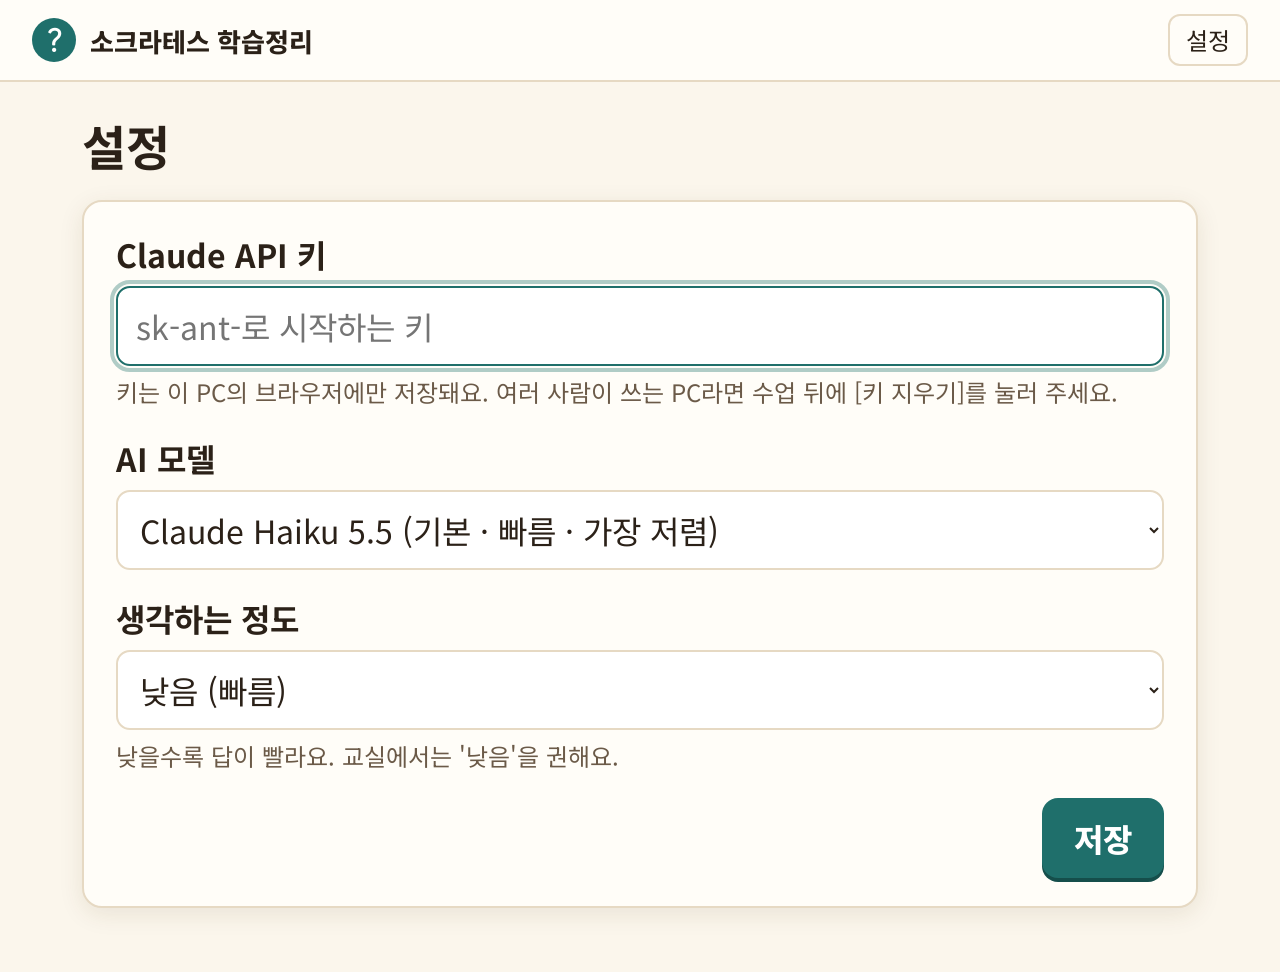
==== app/index.html @ 39ca9b55 "fix: 오답 탐정 질문이 "그럼"으로 시작하지 않게, "몰라요" 질문을 문제에 맞게 - 프롬프트 규칙 7에 "그럼"으로 시작하지 않기, 규칙 3 예시에서 "그럼" 뺌 - "몰라요" ====
<!doctype html>
<html lang="ko">
<head>
  <meta charset="utf-8">
  <meta name="viewport" content="width=device-width, initial-scale=1">
  <title>소크라테스 학습정리</title>
  <link rel="preconnect" href="https://fonts.googleapis.com">
  <link rel="preconnect" href="https://fonts.gstatic.com" crossorigin>
  <link href="https://fonts.googleapis.com/css2?family=Gowun+Dodum&family=Noto+Sans+KR:wght@400;700;800&display=swap" rel="stylesheet">
  <link rel="stylesheet" href="core/style.css?v=3">
</head>
<body>
  <header class="topbar">
    <div class="brand">
      <span class="brand-mark" aria-hidden="true">?</span>
      <span class="brand-name">소크라테스 학습정리</span>
      <span class="brand-method" id="bar-method"></span>
    </div>
    <div class="bar-right">
      <span class="chip" id="bar-context" hidden></span>
      <span class="timer" id="bar-timer" hidden aria-label="지난 시간">0:00</span>
      <button class="icon-btn" id="bar-home" type="button" hidden>처음으로</button>
      <button class="icon-btn" id="bar-settings" type="button">설정</button>
    </div>
  </header>

  <main id="screen" aria-live="polite"></main>

  <!-- 순서가 중요합니다: 데이터 → 공통 부품 → 방법 → 화면 제어 -->
  <script src="data/units.js"></script>
  <script src="data/topic-3-1.js"></script>
  <script src="data/topic-3-2.js"></script>
  <script src="data/detective-3-1.js?v=2"></script>
  <script src="data/detective-3-2.js?v=2"></script>
  <!-- 교과서 원문: 선생님 PC에만 있는 파일(tools/build_local_texts.py로 만듦). 없으면 요약 개념만으로 판단합니다. -->
  <script src="local/texts.js" onerror="this.remove()"></script>
  <script src="core/guard.js"></script>
  <script src="core/topic.js"></script>
  <script src="core/catalog.js"></script>
  <script src="core/llm.js"></script>
  <script src="core/ui.js?v=3"></script>
  <script src="core/parts.js?v=4"></script>
  <script src="methods/elenchus.js"></script>
  <script src="methods/elenchus-views.js?v=3"></script>
  <script src="methods/friend.js?v=9"></script>
  <script src="methods/friend-views.js?v=7"></script>
  <script src="methods/detective.js?v=9"></script>
  <script src="methods/detective-views.js?v=2"></script>
  <script src="core/app.js?v=3"></script>
</body>
</html>
---- app/core/style.css ----
/* 교실 TV에서 함께 보는 화면: 큰 글씨, 높은 대비, 따뜻한 색. 빨간색·X·점수는 쓰지 않습니다. */
:root {
  --bg: #fbf6ec;
  --paper: #fffdf8;
  --ink: #2b2118;
  --ink-soft: #6b5a48;
  --line: #e6d9c3;
  --accent: #1f6f6b;        /* 청록: 버튼·강조 */
  --accent-ink: #ffffff;
  --accent-soft: #e2f0ee;
  --amber: #b86e00;         /* 대상 항목 강조 */
  --amber-soft: #fff1d6;
  --ok: #2f7a3e;
  --ok-soft: #e6f3e3;
  --outside-soft: #ece8f6;
  --outside: #574a8a;
  --strong: #2f7a3e;   --strong-soft: #e3f1df;
  --revisit: #a65f00;  --revisit-soft: #fff0d4;
  --hold: #4f5f8a;     --hold-soft: #e7ebf6;
  --shadow: 0 6px 24px rgba(80, 55, 20, .10);
  --radius: 20px;
  --font-body: "Noto Sans KR", "Malgun Gothic", "Apple SD Gothic Neo", sans-serif;
  --font-voice: "Gowun Dodum", "Noto Sans KR", "Malgun Gothic", sans-serif;
}

* { box-sizing: border-box; }
html { font-size: 32px; }
body {
  margin: 0;
  background: var(--bg);
  color: var(--ink);
  font-family: var(--font-body);
  line-height: 1.5;
  word-break: keep-all;
  overflow-wrap: anywhere;
}
button, input, select, textarea { font: inherit; color: inherit; }

/* 위 막대 */
.topbar {
  display: flex; align-items: center; justify-content: space-between; gap: 16px;
  padding: 14px 32px; background: var(--paper); border-bottom: 2px solid var(--line);
  position: sticky; top: 0; z-index: 5;
}
.brand { display: flex; align-items: center; gap: 14px; font-size: 26px; font-weight: 800; }
.brand-mark {
  width: 44px; height: 44px; border-radius: 50%; display: grid; place-items: center;
  background: var(--accent); color: var(--accent-ink); font-family: var(--font-voice); font-size: 30px;
}
.brand-method { color: var(--ink-soft); font-weight: 400; }
.bar-right { display: flex; align-items: center; gap: 12px; font-size: 24px; }
.chip { padding: 6px 16px; border-radius: 999px; background: var(--accent-soft); color: var(--accent); font-weight: 700; }
.timer {
  font-variant-numeric: tabular-nums; font-weight: 800; padding: 6px 16px; border-radius: 12px;
  background: var(--ink); color: var(--paper); min-width: 3.4em; text-align: center;
}
.icon-btn {
  border: 2px solid var(--line); background: var(--paper); border-radius: 12px; padding: 6px 16px; cursor: pointer;
}
.icon-btn:hover { border-color: var(--accent); }

/* 본문 */
main { max-width: 1180px; margin: 0 auto; padding: 32px 32px 64px; }
h1 { font-size: 1.5rem; margin: 0 0 24px; line-height: 1.3; }
.lead { color: var(--ink-soft); margin: -12px 0 28px; }
.card {
  background: var(--paper); border: 2px solid var(--line); border-radius: var(--radius);
  padding: 28px 32px; box-shadow: var(--shadow);
}
.stack > * + * { margin-top: 24px; }

label.field { display: block; }
label.field > span { display: block; font-weight: 700; margin-bottom: 8px; }
.hint { font-size: 24px; color: var(--ink-soft); margin-top: 8px; }
input[type=password], input[type=text], select, textarea {
  width: 100%; padding: 14px 18px; border: 2px solid var(--line); border-radius: 14px; background: #fff;
}
textarea { resize: vertical; min-height: 2.6em; line-height: 1.4; }
input:focus, select:focus, textarea:focus, button:focus-visible {
  outline: 4px solid rgba(31, 111, 107, .35); outline-offset: 2px; border-color: var(--accent);
}

.row { display: flex; gap: 16px; flex-wrap: wrap; align-items: center; }
.row.end { justify-content: flex-end; }
.btn {
  border: 0; border-radius: 16px; padding: 16px 32px; font-weight: 800; cursor: pointer;
  background: var(--accent); color: var(--accent-ink); box-shadow: 0 4px 0 #154e4b;
}
.btn:active { transform: translateY(2px); box-shadow: 0 2px 0 #154e4b; }
.btn.secondary { background: var(--paper); color: var(--ink); border: 2px solid var(--line); box-shadow: none; }
.btn.quiet { background: transparent; color: var(--ink-soft); border: 2px dashed var(--line); box-shadow: none; font-weight: 700; }
.btn:disabled { opacity: .45; cursor: not-allowed; transform: none; }

/* 입력 화면 맨 위 학습문제 */
.goal { background: var(--accent-soft); border-left: 8px solid var(--accent); border-radius: 16px; padding: 16px 24px; }
.goal .k { display: block; font-size: 24px; font-weight: 800; color: var(--accent); }
.goal p { margin: 2px 0 0; font-family: var(--font-voice); font-size: 40px; line-height: 1.3; }

.note { background: var(--amber-soft); border-radius: 14px; padding: 12px 18px; font-size: 24px; color: #6b4300; }

/* 배운 3가지 입력 */
.items-input { counter-reset: item; }
.item-line { display: grid; grid-template-columns: 56px 1fr; gap: 16px; align-items: start; }
.item-line + .item-line { margin-top: 18px; }
.num {
  width: 56px; height: 56px; border-radius: 50%; display: grid; place-items: center;
  background: var(--accent-soft); color: var(--accent); font-weight: 800;
}

/* 확인 결과 */
.checks { list-style: none; padding: 0; margin: 0; }
.checks li {
  display: grid; grid-template-columns: 56px 1fr auto; gap: 16px; align-items: center;
  padding: 12px 16px; border-radius: 16px; border: 2px solid transparent;
}
.checks li + li { margin-top: 8px; }
.checks li.target { background: var(--amber-soft); border-color: #f0c27a; }
.badge { font-size: 24px; font-weight: 800; padding: 4px 14px; border-radius: 999px; white-space: nowrap; }
.badge.ok { background: var(--ok-soft); color: var(--ok); font-size: 32px; padding: 0 16px; }
.badge.think { background: var(--amber-soft); color: var(--amber); }
.badge.outside { background: var(--outside-soft); color: var(--outside); }
.badge.unsure { background: var(--accent-soft); color: var(--accent); }

/* 문답 */
.history { font-size: 26px; color: var(--ink-soft); border-left: 6px solid var(--line); padding-left: 20px; }
.history p { margin: 4px 0; }
.history .a { color: var(--ink); }
.qcard {
  position: relative; background: var(--accent); color: var(--accent-ink); border-radius: 28px;
  padding: 36px 40px; box-shadow: var(--shadow);
}
.qcard .who { font-size: 24px; opacity: .85; font-weight: 700; display: flex; justify-content: space-between; }
.qcard .q { font-family: var(--font-voice); font-size: 46px; line-height: 1.35; margin-top: 8px; }
.dots { display: inline-flex; gap: 10px; align-items: center; }
.dots i { width: 18px; height: 18px; border-radius: 50%; background: rgba(255,255,255,.35); display: inline-block; }
.dots i.on { background: #fff; }
.thinking { display: flex; gap: 14px; align-items: center; font-family: var(--font-voice); font-size: 40px; }
.thinking .pulse { display: inline-flex; gap: 8px; }
.thinking .pulse i { width: 14px; height: 14px; border-radius: 50%; background: #fff; animation: blink 1.2s infinite ease-in-out; }
.thinking .pulse i:nth-child(2) { animation-delay: .2s; }
.thinking .pulse i:nth-child(3) { animation-delay: .4s; }
@keyframes blink { 0%, 80%, 100% { opacity: .25; } 40% { opacity: 1; } }
@media (prefers-reduced-motion: reduce) { .thinking .pulse i { animation: none; opacity: .8; } }

.error-box { background: var(--hold-soft); color: var(--hold); border-radius: 16px; padding: 18px 24px; font-weight: 700; }

/* 판정과 정리 */
.verdict { border-radius: 28px; padding: 32px 40px; display: grid; gap: 6px; }
.verdict .label { font-family: var(--font-voice); font-size: 60px; line-height: 1.2; }
.verdict .msg { font-size: 34px; }
.verdict.strong { background: var(--strong-soft); color: var(--strong); }
.verdict.revisit { background: var(--revisit-soft); color: var(--revisit); }
.verdict.hold { background: var(--hold-soft); color: var(--hold); }
.verdict .rethink { margin-top: 14px; padding-top: 14px; border-top: 2px dashed currentColor; display: grid; gap: 6px; font-size: 28px; }
.verdict .rethink p { margin: 0; display: grid; grid-template-columns: 6.5em 1fr; gap: 12px; align-items: baseline; }
.verdict .rethink .k { font-weight: 800; }
.verdict .rethink p:first-child span:last-child { text-decoration: line-through; text-decoration-thickness: 2px; opacity: .75; }
.summary { list-style: none; padding: 0; margin: 0; }
.summary li { display: grid; grid-template-columns: 8.5em 1fr; gap: 16px; padding: 14px 0; border-bottom: 2px dashed var(--line); }
.summary li:last-child { border-bottom: 0; }
.summary .k { font-weight: 800; color: var(--accent); }
.record { font-size: 24px; color: var(--ink-soft); }
.helper { border-color: #f0c27a; background: var(--amber-soft); }
.helper summary { cursor: pointer; font-weight: 800; color: #6b4300; }
.helper p { margin: 14px 0 0; }
.helper .k { display: block; font-weight: 800; color: var(--accent); }
.helper .notes { margin: 14px 0 0; }
.helper .notes ul { margin: 4px 0 0; padding-left: 1.2em; }
.helper .notes li { margin: 4px 0; line-height: 1.5; }
.helper .notes .page { color: #6b4300; white-space: nowrap; }
.record summary { cursor: pointer; font-weight: 700; }
/* 모르는 친구 */
.explain-box { font-size: 26px; color: var(--ink-soft); border-left: 6px solid var(--accent); padding-left: 20px; }
.explain-box .k { display: block; font-weight: 800; color: var(--accent); }
.explain-box p { margin: 2px 0 0; color: var(--ink); }
.qcard .reaction { font-size: 28px; opacity: .9; margin-top: 6px; }
.marks { list-style: none; padding: 0; margin: 0; }
.marks li { display: grid; grid-template-columns: 56px 1fr auto; gap: 16px; align-items: start; padding: 12px 0; border-bottom: 2px dashed var(--line); }
.marks li:last-child { border-bottom: 0; }
.marks .qa p { margin: 0; }
.marks .qa .a { font-size: 26px; color: var(--ink-soft); }
.mark { font-size: 24px; font-weight: 800; padding: 4px 14px; border-radius: 999px; white-space: nowrap; }
.mark.explained { background: var(--ok-soft); color: var(--ok); }
.mark.corrected { background: var(--accent-soft); color: var(--accent); }
.mark.together { background: var(--amber-soft); color: var(--amber); }
.helper .section + .section { margin-top: 18px; padding-top: 4px; border-top: 2px dashed #f0c27a; }
.toast {
  position: fixed; left: 50%; bottom: 32px; transform: translateX(-50%); background: var(--ink); color: var(--paper);
  padding: 12px 28px; border-radius: 999px; font-size: 24px;
}

@media (max-width: 760px) {
  html { font-size: 24px; }
  .topbar { padding: 10px 16px; flex-wrap: wrap; }
  main { padding: 20px 16px 48px; }
  .summary li { grid-template-columns: 1fr; gap: 4px; }
  .qcard .q { font-size: 34px; }
  .marks li { grid-template-columns: 40px 1fr; }
  .marks .mark { grid-column: 2; justify-self: start; }
}

/* A4 한 장 인쇄: 결과만 */
@media print {
  @page { size: A4; margin: 14mm; }
  html { font-size: 13pt; }
  body { background: #fff; }
  .topbar, .no-print, .toast { display: none !important; }
  main { padding: 0; max-width: none; }
  .card, .verdict { box-shadow: none; border: 1px solid #bbb; padding: 12px 16px; }
  .verdict .label { font-size: 22pt; }
  .verdict .msg { font-size: 13pt; }
  .verdict .rethink { font-size: 12pt; }
  .record { font-size: 11pt; color: #333; }
  /* 닫힌 상태로 Ctrl+P 해도 문답 기록이 인쇄되게 합니다. */
  .record > summary { display: none !important; }
  .record > p { display: block !important; }
  .record::details-content { content-visibility: visible; display: block; }
  .stack > * + * { margin-top: 10px; }
}

/* 오답 탐정 */
.dt-guide p { margin: 4px 0; font-size: 28px; }
.dt-head { display: flex; align-items: center; justify-content: space-between; gap: 16px; }
.dt-head h2 { margin: 0; }
.dt-lead { margin: 0; font-size: 28px; font-weight: 700; color: var(--ink-soft); }
.dt-cards { list-style: none; padding: 0; margin: 0; display: grid; gap: 12px; }
.dt-card {
  display: grid; grid-template-columns: 48px 1fr; gap: 12px; align-items: start; width: 100%; text-align: left;
  background: var(--paper); color: var(--ink); border: 3px solid var(--line); border-radius: 16px; padding: 16px 20px;
  font: inherit; font-family: var(--font-voice); font-size: 32px; line-height: 1.4;
}
button.dt-card { cursor: pointer; box-shadow: var(--shadow); }
button.dt-card:hover:not(:disabled) { border-color: var(--accent); }
.dt-card .num { font-weight: 800; color: var(--accent); }
.dt-card.picked { border-color: var(--accent); background: var(--accent-soft); }
.dt-card.looked { opacity: .45; box-shadow: none; cursor: default; }
.dt-card.found { border-color: var(--ok); background: var(--ok-soft); }
.dt-ask { margin: 0; font-size: 32px; }
.dt-line { font-size: 30px; font-weight: 700; }
.dt-line.solved { background: var(--ok-soft); color: var(--ok); }
.dt-line.found { background: var(--accent-soft); color: var(--accent); }
.dt-line.together { background: var(--amber-soft); color: var(--amber); }
.dt-mine { font-size: 26px; color: var(--ink-soft); border-left: 6px solid var(--line); padding-left: 20px; }
.dt-mine p { margin: 4px 0; }
.dt-mine .k, .dt-reason .k { font-weight: 800; color: var(--accent); margin-right: 12px; }
.dt-mine .a { color: var(--ink); }
.dt-reason { margin: 12px 0 0; font-size: 26px; }
.dt-result .dt-cards { margin-top: 12px; }
.dt-result .dt-card { font-size: 26px; padding: 10px 16px; box-shadow: none; }
.mark.dt-solved { background: var(--ok-soft); color: var(--ok); }
.mark.dt-found { background: var(--accent-soft); color: var(--accent); }
.mark.dt-together { background: var(--amber-soft); color: var(--amber); }
@media (max-width: 760px) {
  .dt-card { font-size: 26px; grid-template-columns: 36px 1fr; }
  .dt-head { flex-wrap: wrap; }
}
@media print {
  .dt-card { font-size: 12pt; padding: 4px 8px; border-width: 1px; }
  .dt-reason { font-size: 12pt; }
}
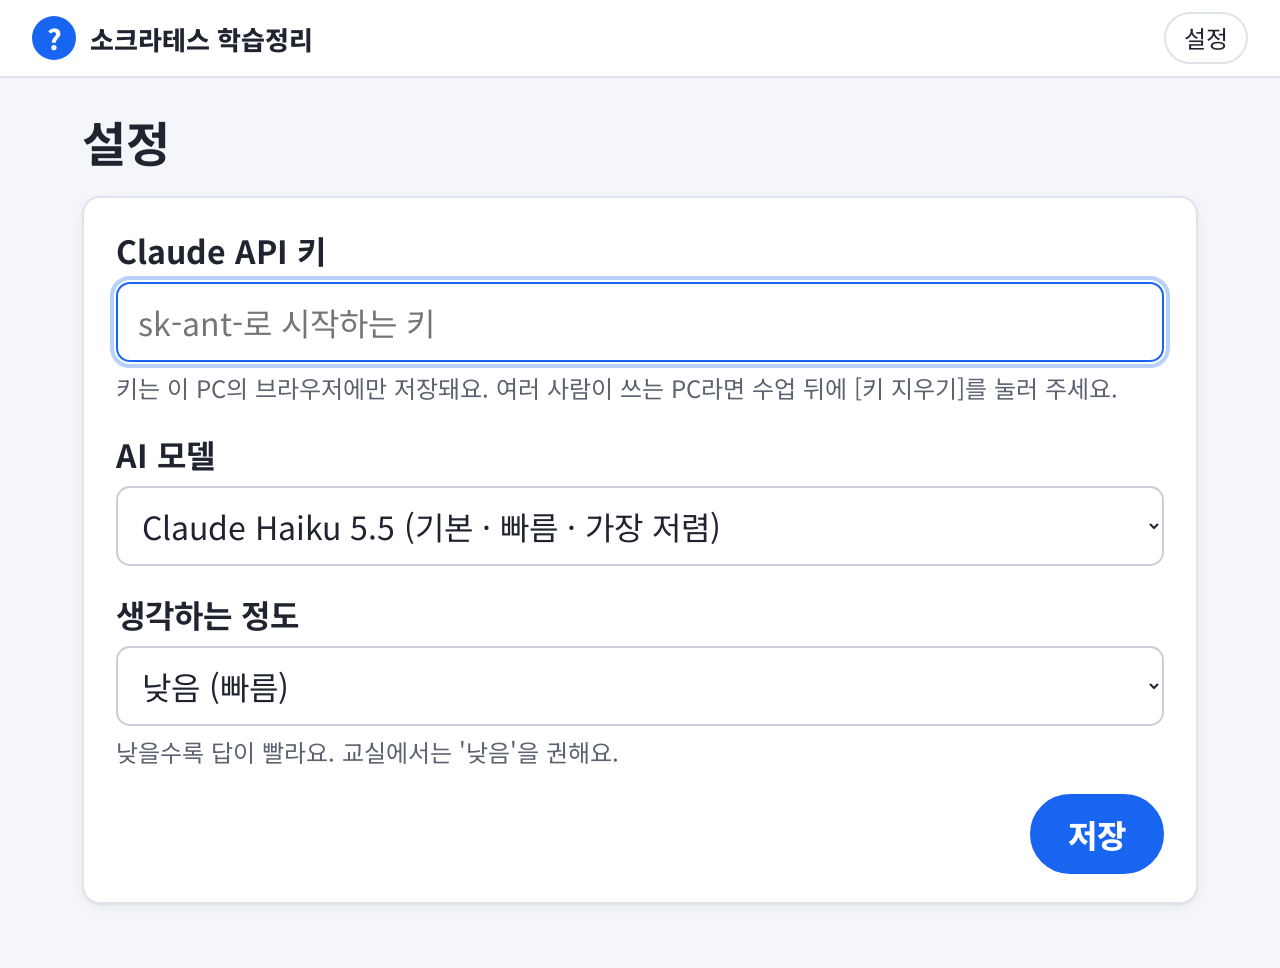
==== commit e961acc9: "feat: 화면을 '차분한 튜터' 디자인으로 — 말풍선 문답, 파란 강조, 위 막대 정리 Co-Authored-By: Claude Opus 5.5 <noreply@anthropic" ====
--- a/app/index.html
+++ b/app/index.html
@@ -6,8 +6,8 @@
   <title>소크라테스 학습정리</title>
   <link rel="preconnect" href="https://fonts.googleapis.com">
   <link rel="preconnect" href="https://fonts.gstatic.com" crossorigin>
-  <link href="https://fonts.googleapis.com/css2?family=Gowun+Dodum&family=Noto+Sans+KR:wght@400;700;800&display=swap" rel="stylesheet">
-  <link rel="stylesheet" href="core/style.css?v=3">
+  <link href="https://fonts.googleapis.com/css2?family=Noto+Sans+KR:wght@400;700;800&display=swap" rel="stylesheet">
+  <link rel="stylesheet" href="core/style.css?v=4">
 </head>
 <body>
   <header class="topbar">
@@ -30,7 +30,7 @@
   <script src="data/units.js"></script>
   <script src="data/topic-3-1.js"></script>
   <script src="data/topic-3-2.js"></script>
-  <script src="data/detective-3-1.js?v=2"></script>
+  <script src="data/detective-3-1.js?v=3"></script>
   <script src="data/detective-3-2.js?v=2"></script>
   <!-- 교과서 원문: 선생님 PC에만 있는 파일(tools/build_local_texts.py로 만듦). 없으면 요약 개념만으로 판단합니다. -->
   <script src="local/texts.js" onerror="this.remove()"></script>
@@ -39,13 +39,13 @@
   <script src="core/catalog.js"></script>
   <script src="core/llm.js"></script>
   <script src="core/ui.js?v=3"></script>
-  <script src="core/parts.js?v=4"></script>
+  <script src="core/parts.js?v=5"></script>
   <script src="methods/elenchus.js"></script>
-  <script src="methods/elenchus-views.js?v=3"></script>
+  <script src="methods/elenchus-views.js?v=4"></script>
   <script src="methods/friend.js?v=9"></script>
-  <script src="methods/friend-views.js?v=7"></script>
-  <script src="methods/detective.js?v=9"></script>
-  <script src="methods/detective-views.js?v=2"></script>
+  <script src="methods/friend-views.js?v=8"></script>
+  <script src="methods/detective.js?v=12"></script>
+  <script src="methods/detective-views.js?v=3"></script>
   <script src="core/app.js?v=3"></script>
 </body>
 </html>
--- a/app/core/style.css
+++ b/app/core/style.css
@@ -1,26 +1,29 @@
-/* 교실 TV에서 함께 보는 화면: 큰 글씨, 높은 대비, 따뜻한 색. 빨간색·X·점수는 쓰지 않습니다. */
+/* 교실 TV에서 함께 보는 화면: 큰 글씨, 높은 대비. 차분한 튜터 모양(옅은 회색 바탕, 흰 카드, 파란 강조, 말풍선 대화).
+   빨간색·X·점수는 쓰지 않습니다. */
 :root {
-  --bg: #fbf6ec;
-  --paper: #fffdf8;
-  --ink: #2b2118;
-  --ink-soft: #6b5a48;
-  --line: #e6d9c3;
-  --accent: #1f6f6b;        /* 청록: 버튼·강조 */
+  --bg: #f4f6f9;
+  --paper: #ffffff;
+  --ink: #1f2430;
+  --ink-soft: #5b6270;
+  --line: #dfe3ea;
+  --accent: #1865f2;        /* 파랑: 버튼·강조·학생 말풍선 */
+  --accent-strong: #0f4fc4;
   --accent-ink: #ffffff;
-  --accent-soft: #e2f0ee;
-  --amber: #b86e00;         /* 대상 항목 강조 */
-  --amber-soft: #fff1d6;
-  --ok: #2f7a3e;
-  --ok-soft: #e6f3e3;
-  --outside-soft: #ece8f6;
-  --outside: #574a8a;
-  --strong: #2f7a3e;   --strong-soft: #e3f1df;
-  --revisit: #a65f00;  --revisit-soft: #fff0d4;
-  --hold: #4f5f8a;     --hold-soft: #e7ebf6;
-  --shadow: 0 6px 24px rgba(80, 55, 20, .10);
-  --radius: 20px;
+  --accent-soft: #e8f0fe;
+  --amber: #8a5a00;         /* 대상 항목 강조 */
+  --amber-soft: #fff6e0;
+  --amber-line: #efcf8a;
+  --ok: #1f7a4d;
+  --ok-soft: #e6f4ec;
+  --outside-soft: #efecf8;
+  --outside: #5b4a9a;
+  --strong: #1f7a4d;   --strong-soft: #e6f4ec;
+  --revisit: #8a5a00;  --revisit-soft: #fff6e0;
+  --hold: #45578a;     --hold-soft: #e9edf7;
+  --shadow: 0 1px 2px rgba(20, 30, 50, .06), 0 4px 14px rgba(20, 30, 50, .05);
+  --radius: 18px;
   --font-body: "Noto Sans KR", "Malgun Gothic", "Apple SD Gothic Neo", sans-serif;
-  --font-voice: "Gowun Dodum", "Noto Sans KR", "Malgun Gothic", sans-serif;
+  --font-voice: var(--font-body);
 }
 
 * { box-sizing: border-box; }
@@ -39,25 +42,29 @@
 /* 위 막대 */
 .topbar {
   display: flex; align-items: center; justify-content: space-between; gap: 16px;
-  padding: 14px 32px; background: var(--paper); border-bottom: 2px solid var(--line);
+  padding: 12px 32px; background: var(--paper); border-bottom: 2px solid var(--line);
   position: sticky; top: 0; z-index: 5;
 }
-.brand { display: flex; align-items: center; gap: 14px; font-size: 26px; font-weight: 800; }
+.brand { flex: none; display: flex; align-items: center; gap: 14px; font-size: 26px; font-weight: 800; }
 .brand-mark {
-  width: 44px; height: 44px; border-radius: 50%; display: grid; place-items: center;
-  background: var(--accent); color: var(--accent-ink); font-family: var(--font-voice); font-size: 30px;
-}
-.brand-method { color: var(--ink-soft); font-weight: 400; }
-.bar-right { display: flex; align-items: center; gap: 12px; font-size: 24px; }
-.chip { padding: 6px 16px; border-radius: 999px; background: var(--accent-soft); color: var(--accent); font-weight: 700; }
+  flex: none; width: 44px; height: 44px; border-radius: 50%; display: grid; place-items: center;
+  background: var(--accent); color: var(--accent-ink); font-size: 28px;
+}
+.brand-name { white-space: nowrap; }
+.brand-method { flex: none; color: var(--ink-soft); font-weight: 400; white-space: nowrap; } /* 방법 이름은 줄이지 않고, 단원 표시(.chip)가 대신 줄어듭니다 */
+.bar-right { flex: 1; display: flex; align-items: center; justify-content: flex-end; gap: 12px; font-size: 24px; min-width: 0; }
+.chip {
+  padding: 6px 16px; border-radius: 999px; background: var(--accent-soft); color: var(--accent-strong); font-weight: 700;
+  white-space: nowrap; overflow: hidden; text-overflow: ellipsis; min-width: 0;
+}
 .timer {
-  font-variant-numeric: tabular-nums; font-weight: 800; padding: 6px 16px; border-radius: 12px;
-  background: var(--ink); color: var(--paper); min-width: 3.4em; text-align: center;
+  flex: none; font-variant-numeric: tabular-nums; font-weight: 800; padding: 6px 16px; border-radius: 999px;
+  background: #eef1f5; color: var(--ink); min-width: 3.4em; text-align: center; white-space: nowrap;
 }
 .icon-btn {
-  border: 2px solid var(--line); background: var(--paper); border-radius: 12px; padding: 6px 16px; cursor: pointer;
-}
-.icon-btn:hover { border-color: var(--accent); }
+  flex: none; white-space: nowrap; border: 2px solid var(--line); background: var(--paper); border-radius: 999px; padding: 6px 18px; cursor: pointer;
+}
+.icon-btn:hover { border-color: var(--accent); color: var(--accent-strong); }
 
 /* 본문 */
 main { max-width: 1180px; margin: 0 auto; padding: 32px 32px 64px; }
@@ -73,30 +80,33 @@
 label.field > span { display: block; font-weight: 700; margin-bottom: 8px; }
 .hint { font-size: 24px; color: var(--ink-soft); margin-top: 8px; }
 input[type=password], input[type=text], select, textarea {
-  width: 100%; padding: 14px 18px; border: 2px solid var(--line); border-radius: 14px; background: #fff;
+  width: 100%; padding: 14px 20px; border: 2px solid #c9cfd8; border-radius: 14px; background: #fff;
 }
 textarea { resize: vertical; min-height: 2.6em; line-height: 1.4; }
 input:focus, select:focus, textarea:focus, button:focus-visible {
-  outline: 4px solid rgba(31, 111, 107, .35); outline-offset: 2px; border-color: var(--accent);
+  outline: 4px solid rgba(24, 101, 242, .3); outline-offset: 2px; border-color: var(--accent);
 }
 
 .row { display: flex; gap: 16px; flex-wrap: wrap; align-items: center; }
 .row.end { justify-content: flex-end; }
 .btn {
-  border: 0; border-radius: 16px; padding: 16px 32px; font-weight: 800; cursor: pointer;
-  background: var(--accent); color: var(--accent-ink); box-shadow: 0 4px 0 #154e4b;
-}
-.btn:active { transform: translateY(2px); box-shadow: 0 2px 0 #154e4b; }
-.btn.secondary { background: var(--paper); color: var(--ink); border: 2px solid var(--line); box-shadow: none; }
-.btn.quiet { background: transparent; color: var(--ink-soft); border: 2px dashed var(--line); box-shadow: none; font-weight: 700; }
+  border: 2px solid var(--accent); border-radius: 999px; padding: 14px 36px; font-weight: 800; cursor: pointer;
+  background: var(--accent); color: var(--accent-ink); white-space: nowrap;
+}
+.btn:hover { background: var(--accent-strong); border-color: var(--accent-strong); }
+.btn:active { transform: scale(.98); }
+.btn.secondary { background: var(--paper); color: var(--ink); border-color: #c9cfd8; }
+.btn.secondary:hover { border-color: var(--accent); color: var(--accent-strong); }
+.btn.quiet { background: transparent; color: var(--ink-soft); border-color: transparent; font-weight: 700; padding: 8px 20px; font-size: 26px; }
+.btn.quiet:hover { color: var(--accent-strong); text-decoration: underline; text-underline-offset: 6px; }
 .btn:disabled { opacity: .45; cursor: not-allowed; transform: none; }
 
 /* 입력 화면 맨 위 학습문제 */
-.goal { background: var(--accent-soft); border-left: 8px solid var(--accent); border-radius: 16px; padding: 16px 24px; }
-.goal .k { display: block; font-size: 24px; font-weight: 800; color: var(--accent); }
-.goal p { margin: 2px 0 0; font-family: var(--font-voice); font-size: 40px; line-height: 1.3; }
-
-.note { background: var(--amber-soft); border-radius: 14px; padding: 12px 18px; font-size: 24px; color: #6b4300; }
+.goal { background: var(--paper); border: 2px solid var(--line); border-left: 10px solid var(--accent); border-radius: 0 16px 16px 0; padding: 14px 24px; }
+.goal .k { display: block; font-size: 22px; font-weight: 800; color: var(--accent-strong); }
+.goal p { margin: 2px 0 0; font-size: 36px; font-weight: 700; line-height: 1.3; }
+
+.note { background: var(--amber-soft); border-radius: 14px; padding: 12px 18px; font-size: 24px; color: var(--amber); }
 
 /* 배운 3가지 입력 */
 .items-input { counter-reset: item; }
@@ -104,99 +114,126 @@
 .item-line + .item-line { margin-top: 18px; }
 .num {
   width: 56px; height: 56px; border-radius: 50%; display: grid; place-items: center;
-  background: var(--accent-soft); color: var(--accent); font-weight: 800;
+  background: #eef1f5; color: var(--ink-soft); font-weight: 800;
 }
 
 /* 확인 결과 */
-.checks { list-style: none; padding: 0; margin: 0; }
+.checks { list-style: none; padding: 12px 16px; margin: 0; }
 .checks li {
   display: grid; grid-template-columns: 56px 1fr auto; gap: 16px; align-items: center;
-  padding: 12px 16px; border-radius: 16px; border: 2px solid transparent;
-}
-.checks li + li { margin-top: 8px; }
-.checks li.target { background: var(--amber-soft); border-color: #f0c27a; }
+  padding: 10px 16px; border-radius: 14px; border: 2px solid transparent;
+}
+.checks li + li { margin-top: 6px; }
+.checks li.target { background: var(--amber-soft); border-color: var(--amber-line); }
 .badge { font-size: 24px; font-weight: 800; padding: 4px 14px; border-radius: 999px; white-space: nowrap; }
 .badge.ok { background: var(--ok-soft); color: var(--ok); font-size: 32px; padding: 0 16px; }
 .badge.think { background: var(--amber-soft); color: var(--amber); }
 .badge.outside { background: var(--outside-soft); color: var(--outside); }
-.badge.unsure { background: var(--accent-soft); color: var(--accent); }
-
-/* 문답 */
-.history { font-size: 26px; color: var(--ink-soft); border-left: 6px solid var(--line); padding-left: 20px; }
-.history p { margin: 4px 0; }
-.history .a { color: var(--ink); }
-.qcard {
-  position: relative; background: var(--accent); color: var(--accent-ink); border-radius: 28px;
-  padding: 36px 40px; box-shadow: var(--shadow);
-}
-.qcard .who { font-size: 24px; opacity: .85; font-weight: 700; display: flex; justify-content: space-between; }
-.qcard .q { font-family: var(--font-voice); font-size: 46px; line-height: 1.35; margin-top: 8px; }
+.badge.unsure { background: var(--accent-soft); color: var(--accent-strong); }
+
+/* 문답: 말풍선 대화 (AI 왼쪽, 학생 오른쪽) */
+.history { display: grid; gap: 14px; }
+.bubble-row { display: flex; gap: 14px; align-items: flex-start; }
+.bubble-row.me { justify-content: flex-end; }
+.avatar {
+  flex: none; width: 56px; height: 56px; border-radius: 50%; display: grid; place-items: center;
+  background: var(--accent-soft); color: var(--accent); font-weight: 800; font-size: 30px;
+}
+.avatar svg { width: 32px; height: 32px; }
+.bubble {
+  max-width: 85%; padding: 12px 24px; background: var(--paper); border: 2px solid var(--line);
+  border-radius: 6px 24px 24px 24px;
+}
+.bubble p { margin: 0; }
+.bubble.past { color: var(--ink-soft); font-size: 28px; }
+.bubble-row.me .bubble {
+  background: var(--accent); border-color: var(--accent); color: var(--accent-ink);
+  border-radius: 24px 6px 24px 24px; font-size: 28px;
+}
+.bubble .k { display: block; font-size: 22px; font-weight: 700; opacity: .85; }
+.qcard { flex: 1; border: 3px solid var(--accent); padding: 20px 30px; box-shadow: var(--shadow); }
+.qcard .who { font-size: 22px; font-weight: 700; color: var(--accent-strong); display: flex; justify-content: space-between; align-items: center; gap: 24px; }
+.qcard .q { font-size: 44px; font-weight: 800; line-height: 1.35; margin-top: 4px; }
+.qcard .reaction { font-size: 26px; color: var(--ink-soft); margin-top: 4px; }
 .dots { display: inline-flex; gap: 10px; align-items: center; }
-.dots i { width: 18px; height: 18px; border-radius: 50%; background: rgba(255,255,255,.35); display: inline-block; }
-.dots i.on { background: #fff; }
-.thinking { display: flex; gap: 14px; align-items: center; font-family: var(--font-voice); font-size: 40px; }
+.dots i { width: 18px; height: 18px; border-radius: 50%; background: var(--line); display: inline-block; }
+.dots i.on { background: var(--accent); }
+.thinking { display: flex; gap: 14px; align-items: center; font-size: 34px; color: var(--ink-soft); margin-top: 4px; }
 .thinking .pulse { display: inline-flex; gap: 8px; }
-.thinking .pulse i { width: 14px; height: 14px; border-radius: 50%; background: #fff; animation: blink 1.2s infinite ease-in-out; }
+.thinking .pulse i { width: 14px; height: 14px; border-radius: 50%; background: var(--accent); animation: blink 1.2s infinite ease-in-out; }
 .thinking .pulse i:nth-child(2) { animation-delay: .2s; }
 .thinking .pulse i:nth-child(3) { animation-delay: .4s; }
 @keyframes blink { 0%, 80%, 100% { opacity: .25; } 40% { opacity: 1; } }
 @media (prefers-reduced-motion: reduce) { .thinking .pulse i { animation: none; opacity: .8; } }
 
+/* 답 칸: 둥근 입력 칸 + [보내기] */
+.composer { display: flex; gap: 14px; align-items: flex-end; }
+.composer textarea { flex: 1; border-radius: 28px; padding: 14px 26px; }
+.composer .btn.send { flex: none; }
+
 .error-box { background: var(--hold-soft); color: var(--hold); border-radius: 16px; padding: 18px 24px; font-weight: 700; }
 
 /* 판정과 정리 */
-.verdict { border-radius: 28px; padding: 32px 40px; display: grid; gap: 6px; }
-.verdict .label { font-family: var(--font-voice); font-size: 60px; line-height: 1.2; }
-.verdict .msg { font-size: 34px; }
-.verdict.strong { background: var(--strong-soft); color: var(--strong); }
-.verdict.revisit { background: var(--revisit-soft); color: var(--revisit); }
-.verdict.hold { background: var(--hold-soft); color: var(--hold); }
-.verdict .rethink { margin-top: 14px; padding-top: 14px; border-top: 2px dashed currentColor; display: grid; gap: 6px; font-size: 28px; }
+.verdict {
+  background: var(--paper); border: 2px solid var(--line); border-left: 14px solid currentColor; border-radius: 0 20px 20px 0;
+  padding: 26px 36px; display: grid; gap: 6px; box-shadow: var(--shadow);
+}
+.verdict .label { font-size: 52px; font-weight: 800; line-height: 1.2; }
+.verdict .msg { font-size: 32px; color: var(--ink); }
+.verdict.strong { color: var(--strong); }
+.verdict.revisit { color: var(--revisit); }
+.verdict.hold { color: var(--hold); }
+.verdict .rethink { margin-top: 14px; padding-top: 14px; border-top: 2px dashed var(--line); display: grid; gap: 6px; font-size: 28px; color: var(--ink); }
 .verdict .rethink p { margin: 0; display: grid; grid-template-columns: 6.5em 1fr; gap: 12px; align-items: baseline; }
-.verdict .rethink .k { font-weight: 800; }
-.verdict .rethink p:first-child span:last-child { text-decoration: line-through; text-decoration-thickness: 2px; opacity: .75; }
+.verdict .rethink .k { font-weight: 800; color: var(--ink-soft); }
+.verdict .rethink p:first-child span:last-child { text-decoration: line-through; text-decoration-thickness: 2px; color: var(--ink-soft); }
 .summary { list-style: none; padding: 0; margin: 0; }
-.summary li { display: grid; grid-template-columns: 8.5em 1fr; gap: 16px; padding: 14px 0; border-bottom: 2px dashed var(--line); }
+.summary li { display: grid; grid-template-columns: 8.5em 1fr; gap: 16px; padding: 14px 0; border-bottom: 2px solid #eef1f5; }
 .summary li:last-child { border-bottom: 0; }
-.summary .k { font-weight: 800; color: var(--accent); }
+.summary .k { font-weight: 800; color: var(--accent-strong); }
 .record { font-size: 24px; color: var(--ink-soft); }
-.helper { border-color: #f0c27a; background: var(--amber-soft); }
-.helper summary { cursor: pointer; font-weight: 800; color: #6b4300; }
+.helper { border-color: var(--amber-line); background: var(--amber-soft); box-shadow: none; }
+.helper summary { cursor: pointer; font-weight: 800; color: var(--amber); }
 .helper p { margin: 14px 0 0; }
-.helper .k { display: block; font-weight: 800; color: var(--accent); }
+.helper .k { display: block; font-weight: 800; color: var(--accent-strong); }
 .helper .notes { margin: 14px 0 0; }
 .helper .notes ul { margin: 4px 0 0; padding-left: 1.2em; }
 .helper .notes li { margin: 4px 0; line-height: 1.5; }
-.helper .notes .page { color: #6b4300; white-space: nowrap; }
+.helper .notes .page { color: var(--amber); white-space: nowrap; }
 .record summary { cursor: pointer; font-weight: 700; }
 /* 모르는 친구 */
-.explain-box { font-size: 26px; color: var(--ink-soft); border-left: 6px solid var(--accent); padding-left: 20px; }
-.explain-box .k { display: block; font-weight: 800; color: var(--accent); }
+.explain-box { font-size: 26px; color: var(--ink-soft); background: var(--paper); border: 2px solid var(--line); border-left: 8px solid var(--accent); border-radius: 0 16px 16px 0; padding: 12px 22px; }
+.explain-box .k { display: block; font-weight: 800; color: var(--accent-strong); }
 .explain-box p { margin: 2px 0 0; color: var(--ink); }
-.qcard .reaction { font-size: 28px; opacity: .9; margin-top: 6px; }
 .marks { list-style: none; padding: 0; margin: 0; }
-.marks li { display: grid; grid-template-columns: 56px 1fr auto; gap: 16px; align-items: start; padding: 12px 0; border-bottom: 2px dashed var(--line); }
+.marks li { display: grid; grid-template-columns: 56px 1fr auto; gap: 16px; align-items: start; padding: 12px 0; border-bottom: 2px solid #eef1f5; }
 .marks li:last-child { border-bottom: 0; }
 .marks .qa p { margin: 0; }
 .marks .qa .a { font-size: 26px; color: var(--ink-soft); }
 .mark { font-size: 24px; font-weight: 800; padding: 4px 14px; border-radius: 999px; white-space: nowrap; }
 .mark.explained { background: var(--ok-soft); color: var(--ok); }
-.mark.corrected { background: var(--accent-soft); color: var(--accent); }
+.mark.corrected { background: var(--accent-soft); color: var(--accent-strong); }
 .mark.together { background: var(--amber-soft); color: var(--amber); }
-.helper .section + .section { margin-top: 18px; padding-top: 4px; border-top: 2px dashed #f0c27a; }
+.helper .section + .section { margin-top: 18px; padding-top: 4px; border-top: 2px dashed var(--amber-line); }
 .toast {
-  position: fixed; left: 50%; bottom: 32px; transform: translateX(-50%); background: var(--ink); color: var(--paper);
+  position: fixed; left: 50%; bottom: 32px; transform: translateX(-50%); background: var(--ink); color: #fff;
   padding: 12px 28px; border-radius: 999px; font-size: 24px;
 }
 
 @media (max-width: 760px) {
   html { font-size: 24px; }
   .topbar { padding: 10px 16px; flex-wrap: wrap; }
+  .chip { max-width: 100%; }
   main { padding: 20px 16px 48px; }
   .summary li { grid-template-columns: 1fr; gap: 4px; }
-  .qcard .q { font-size: 34px; }
+  .qcard .q { font-size: 32px; }
+  .qcard { padding: 16px 20px; }
+  .avatar { width: 40px; height: 40px; font-size: 22px; }
+  .avatar svg { width: 24px; height: 24px; }
+  .bubble { max-width: 100%; }
   .marks li { grid-template-columns: 40px 1fr; }
   .marks .mark { grid-column: 2; justify-self: start; }
+  .verdict .label { font-size: 38px; }
 }
 
 /* A4 한 장 인쇄: 결과만 */
@@ -207,6 +244,7 @@
   .topbar, .no-print, .toast { display: none !important; }
   main { padding: 0; max-width: none; }
   .card, .verdict { box-shadow: none; border: 1px solid #bbb; padding: 12px 16px; }
+  .verdict { border-left: 6px solid currentColor; }
   .verdict .label { font-size: 22pt; }
   .verdict .msg { font-size: 13pt; }
   .verdict .rethink { font-size: 12pt; }
@@ -222,37 +260,42 @@
 .dt-guide p { margin: 4px 0; font-size: 28px; }
 .dt-head { display: flex; align-items: center; justify-content: space-between; gap: 16px; }
 .dt-head h2 { margin: 0; }
-.dt-lead { margin: 0; font-size: 28px; font-weight: 700; color: var(--ink-soft); }
+.dt-head .bubble-row { flex: 1; min-width: 0; }
+.dt-lead { margin: 0; font-size: 28px; font-weight: 700; color: var(--ink); }
 .dt-cards { list-style: none; padding: 0; margin: 0; display: grid; gap: 12px; }
 .dt-card {
   display: grid; grid-template-columns: 48px 1fr; gap: 12px; align-items: start; width: 100%; text-align: left;
   background: var(--paper); color: var(--ink); border: 3px solid var(--line); border-radius: 16px; padding: 16px 20px;
-  font: inherit; font-family: var(--font-voice); font-size: 32px; line-height: 1.4;
+  font: inherit; font-size: 32px; line-height: 1.4;
 }
 button.dt-card { cursor: pointer; box-shadow: var(--shadow); }
 button.dt-card:hover:not(:disabled) { border-color: var(--accent); }
-.dt-card .num { font-weight: 800; color: var(--accent); }
+/* 번호는 ①②③④ 글자 자체가 동그라미라 바탕 원을 두지 않습니다. 카드의 번호 칸(48px)에 맞춤 */
+.dt-card .num { font-weight: 800; width: 48px; height: 48px; background: transparent; color: var(--ink-soft); font-size: 36px; }
 .dt-card.picked { border-color: var(--accent); background: var(--accent-soft); }
+.dt-card.picked .num { color: var(--accent); }
 .dt-card.looked { opacity: .45; box-shadow: none; cursor: default; }
 .dt-card.found { border-color: var(--ok); background: var(--ok-soft); }
-.dt-ask { margin: 0; font-size: 32px; }
-.dt-line { font-size: 30px; font-weight: 700; }
+.dt-card.found .num { color: var(--ok); }
+.bubble.ask { border: 3px solid var(--accent); }
+.dt-ask { margin: 0; font-size: 34px; }
+.dt-line { font-size: 30px; font-weight: 700; border-left: 12px solid currentColor; border-radius: 0 var(--radius) var(--radius) 0; }
 .dt-line.solved { background: var(--ok-soft); color: var(--ok); }
-.dt-line.found { background: var(--accent-soft); color: var(--accent); }
+.dt-line.found { background: var(--accent-soft); color: var(--accent-strong); }
 .dt-line.together { background: var(--amber-soft); color: var(--amber); }
-.dt-mine { font-size: 26px; color: var(--ink-soft); border-left: 6px solid var(--line); padding-left: 20px; }
-.dt-mine p { margin: 4px 0; }
-.dt-mine .k, .dt-reason .k { font-weight: 800; color: var(--accent); margin-right: 12px; }
-.dt-mine .a { color: var(--ink); }
+.dt-mine { display: grid; gap: 14px; }
 .dt-reason { margin: 12px 0 0; font-size: 26px; }
+.dt-reason .k { font-weight: 800; color: var(--accent-strong); margin-right: 12px; }
 .dt-result .dt-cards { margin-top: 12px; }
 .dt-result .dt-card { font-size: 26px; padding: 10px 16px; box-shadow: none; }
 .mark.dt-solved { background: var(--ok-soft); color: var(--ok); }
-.mark.dt-found { background: var(--accent-soft); color: var(--accent); }
+.mark.dt-found { background: var(--accent-soft); color: var(--accent-strong); }
 .mark.dt-together { background: var(--amber-soft); color: var(--amber); }
 @media (max-width: 760px) {
   .dt-card { font-size: 26px; grid-template-columns: 36px 1fr; }
+  .dt-card .num { width: 36px; height: 36px; font-size: 22px; }
   .dt-head { flex-wrap: wrap; }
+  .dt-head .bubble-row { flex-basis: 100%; }
 }
 @media print {
   .dt-card { font-size: 12pt; padding: 4px 8px; border-width: 1px; }
